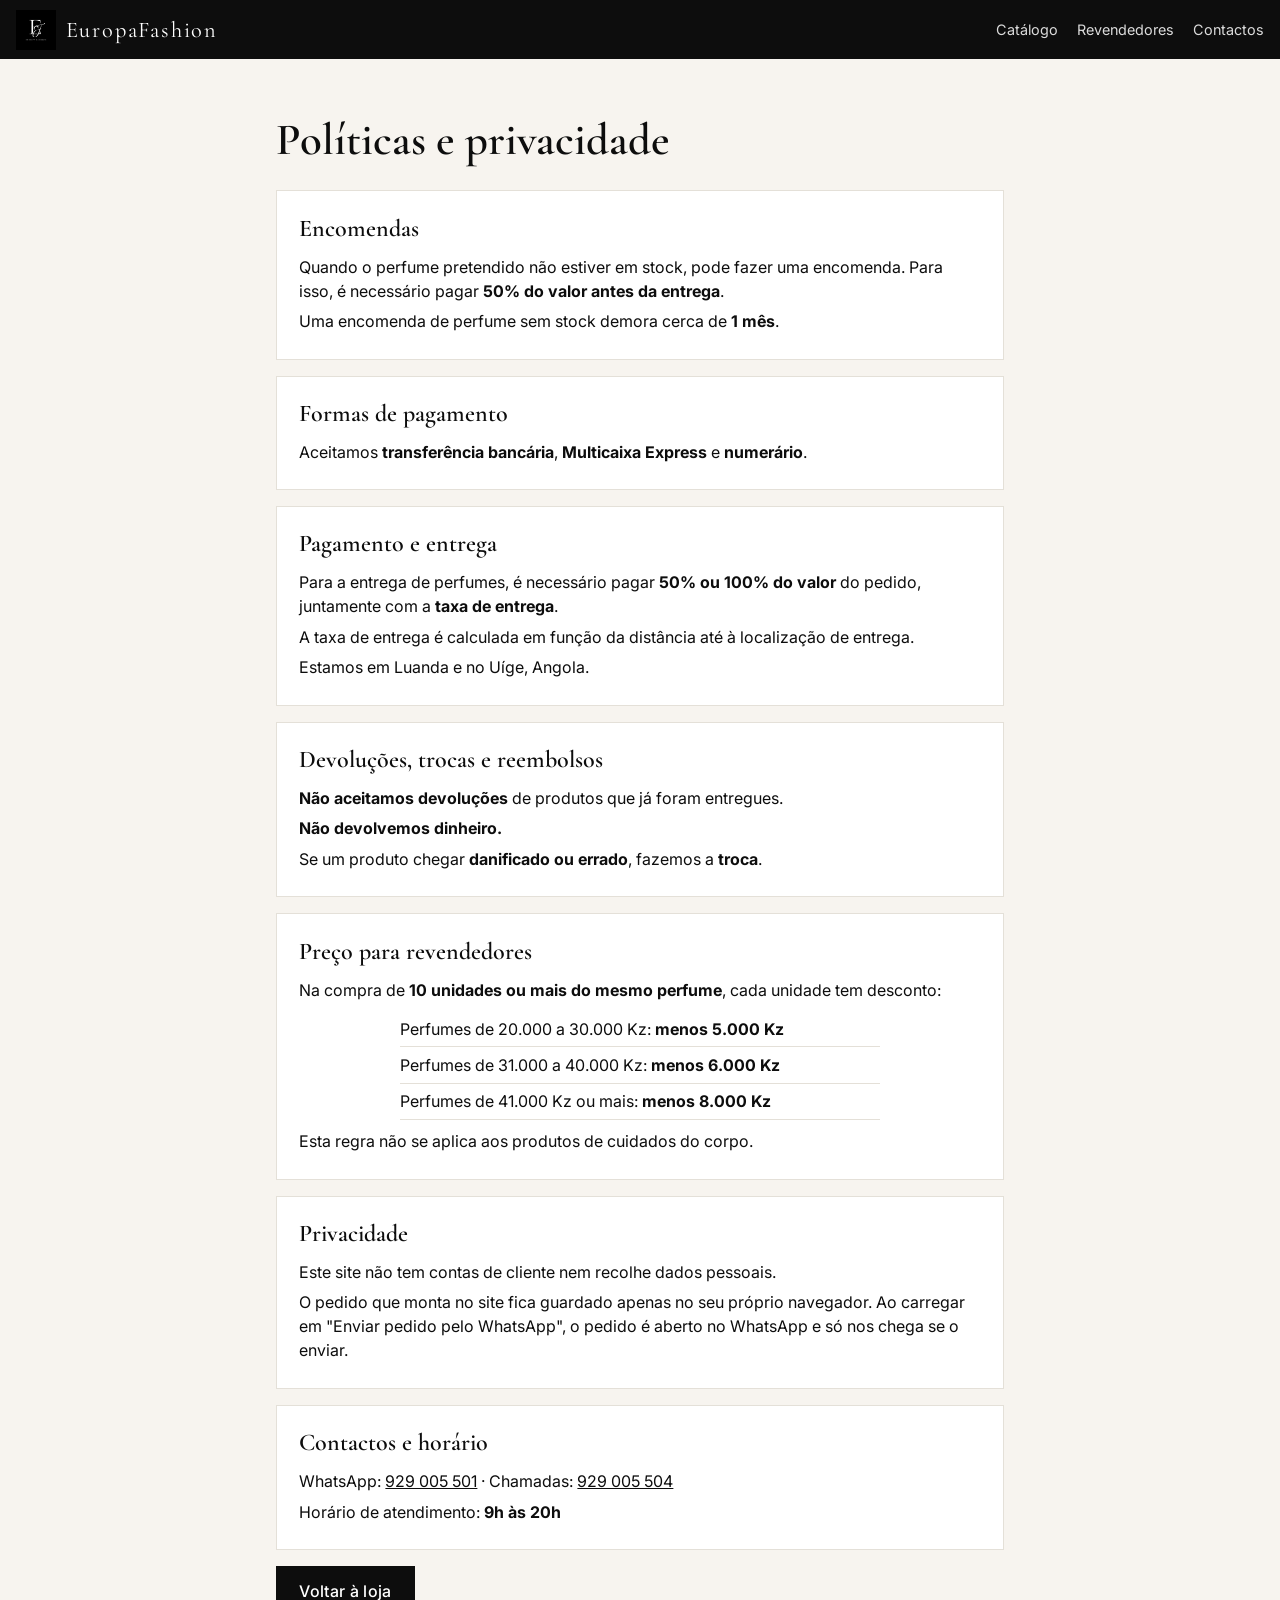
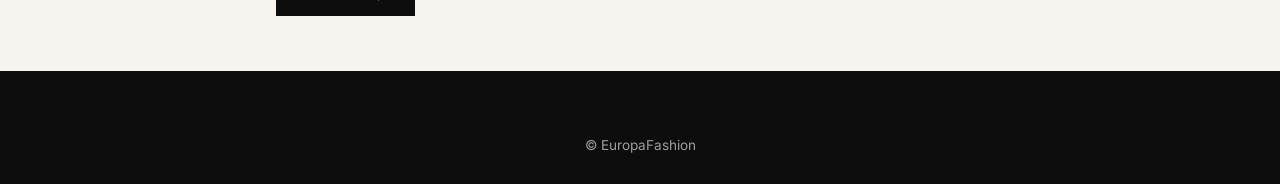
==== politicas.html @ 356f98df "Barra de pesquisa no catálogo Co-Authored-By: Claude Opus 5.5 (1M context) <noreply@anthropic.com> C" ====
<!doctype html>
<html lang="pt">
<head>
<meta charset="utf-8">
<meta name="viewport" content="width=device-width, initial-scale=1">
<title>Políticas e privacidade · EuropaFashion</title>
<link rel="icon" href="imagens/logotipo.jpg">
<link rel="preconnect" href="https://fonts.googleapis.com">
<link rel="preconnect" href="https://fonts.gstatic.com" crossorigin>
<link href="https://fonts.googleapis.com/css2?family=Cormorant+Garamond:wght@500;600&family=Inter:wght@400;500;600&display=swap" rel="stylesheet">
<link rel="stylesheet" href="estilos.css?v=7">
</head>
<body>

<header class="topo">
  <a href="index.html" class="marca"><img src="imagens/logotipo.jpg" alt="EuropaFashion"><span>EuropaFashion</span></a>
  <nav>
    <a href="index.html#catalogo">Catálogo</a>
    <a href="index.html#revendedores">Revendedores</a>
    <a href="index.html#contactos">Contactos</a>
  </nav>
</header>

<main class="politicas">
  <h1>Políticas e privacidade</h1>

  <section>
    <h2>Encomendas</h2>
    <p>Quando o perfume pretendido não estiver em stock, pode fazer uma encomenda. Para isso, é necessário pagar <strong>50% do valor antes da entrega</strong>.</p>
    <p>Uma encomenda de perfume sem stock demora cerca de <strong>1 mês</strong>.</p>
  </section>

  <section>
    <h2>Formas de pagamento</h2>
    <p>Aceitamos <strong>transferência bancária</strong>, <strong>Multicaixa Express</strong> e <strong>numerário</strong>.</p>
  </section>

  <section>
    <h2>Pagamento e entrega</h2>
    <p>Para a entrega de perfumes, é necessário pagar <strong>50% ou 100% do valor</strong> do pedido, juntamente com a <strong>taxa de entrega</strong>.</p>
    <p>A taxa de entrega é calculada em função da distância até à localização de entrega.</p>
    <p>Estamos em Luanda e no Uíge, Angola.</p>
  </section>

  <section>
    <h2>Devoluções, trocas e reembolsos</h2>
    <p><strong>Não aceitamos devoluções</strong> de produtos que já foram entregues.</p>
    <p><strong>Não devolvemos dinheiro.</strong></p>
    <p>Se um produto chegar <strong>danificado ou errado</strong>, fazemos a <strong>troca</strong>.</p>
  </section>

  <section>
    <h2>Preço para revendedores</h2>
    <p>Na compra de <strong>10 unidades ou mais do mesmo perfume</strong>, cada unidade tem desconto:</p>
    <ul class="escaloes">
      <li>Perfumes de 20.000 a 30.000 Kz: <strong>menos 5.000 Kz</strong></li>
      <li>Perfumes de 31.000 a 40.000 Kz: <strong>menos 6.000 Kz</strong></li>
      <li>Perfumes de 41.000 Kz ou mais: <strong>menos 8.000 Kz</strong></li>
    </ul>
    <p>Esta regra não se aplica aos produtos de cuidados do corpo.</p>
  </section>

  <section>
    <h2>Privacidade</h2>
    <p>Este site não tem contas de cliente nem recolhe dados pessoais.</p>
    <p>O pedido que monta no site fica guardado apenas no seu próprio navegador. Ao carregar em "Enviar pedido pelo WhatsApp", o pedido é aberto no WhatsApp e só nos chega se o enviar.</p>
  </section>

  <section>
    <h2>Contactos e horário</h2>
    <p>WhatsApp: <a href="https://wa.me/244929005501" target="_blank" rel="noopener">929 005 501</a> · Chamadas: <a href="tel:+244929005504">929 005 504</a></p>
    <p>Horário de atendimento: <strong>9h às 20h</strong></p>
  </section>

  <p><a href="index.html" class="btn">Voltar à loja</a></p>
</main>

<footer class="rodape">
  <p class="copy">© EuropaFashion</p>
</footer>
</body>
</html>
---- estilos.css ----
:root {
  --preto: #0d0d0d;
  --branco: #ffffff;
  --creme: #f7f4ef;
  --cinza: #6b6b6b;
  --linha: #e4e0d8;
  --dourado: #a8864f;
  --whats: #1f9d55;
}
* { box-sizing: border-box; }
html { scroll-behavior: smooth; }
body {
  margin: 0;
  font-family: "Inter", system-ui, sans-serif;
  color: var(--preto);
  background: var(--creme);
  line-height: 1.5;
}
h1, h2, h3 { font-family: "Cormorant Garamond", Georgia, serif; font-weight: 600; margin: 0 0 .5rem; }
a { color: inherit; }
img { max-width: 100%; display: block; }

.btn {
  display: inline-block; padding: .75rem 1.4rem; border: 1px solid var(--preto);
  background: var(--preto); color: var(--branco); text-decoration: none; font: inherit;
  font-weight: 500; cursor: pointer; letter-spacing: .02em;
}
.btn-claro { background: transparent; color: var(--branco); border-color: var(--branco); }
.btn-whats { background: var(--whats); border-color: var(--whats); width: 100%; }

/* Topo */
.topo {
  position: sticky; top: 0; z-index: 10; display: flex; align-items: center; gap: 1rem;
  padding: .6rem 1rem; background: var(--preto); color: var(--branco);
}
.marca { display: flex; align-items: center; gap: .6rem; text-decoration: none; margin-right: auto; }
.marca img { width: 40px; height: 40px; }
.marca span { font-family: "Cormorant Garamond", serif; font-size: 1.4rem; letter-spacing: .08em; }
.topo nav { display: flex; gap: 1.2rem; }
.topo nav a { text-decoration: none; font-size: .9rem; opacity: .85; }
.topo nav a:hover { opacity: 1; }
.btn-carrinho {
  background: var(--branco); color: var(--preto); border: 0; padding: .45rem .9rem; font: inherit;
  font-weight: 600; cursor: pointer;
}
.btn-carrinho span { display: inline-block; min-width: 1.4em; background: var(--dourado); color: #fff; border-radius: 1em; padding: 0 .35em; margin-left: .3em; }

/* Destaque */
.destaque {
  display: flex; align-items: center; gap: 2.5rem; padding: 3rem 1rem;
  background: var(--preto); color: var(--branco); justify-content: center;
}
.destaque-logo { width: 240px; }
.destaque h1 { font-size: clamp(2rem, 5vw, 3.2rem); line-height: 1.1; }
.destaque p { max-width: 34rem; opacity: .85; }
.destaque-acoes { display: flex; gap: .8rem; flex-wrap: wrap; margin-top: 1.2rem; }
.destaque .btn:first-child { background: var(--branco); color: var(--preto); border-color: var(--branco); }

/* Catálogo */
.catalogo { max-width: 1200px; margin: 0 auto; padding: 3rem 1rem; }
.catalogo-cabecalho { display: flex; justify-content: space-between; align-items: end; flex-wrap: wrap; gap: 1rem; margin-bottom: 1.5rem; }
.catalogo h2 { font-size: 2.2rem; margin: 0; }
.filtros { display: flex; gap: .4rem; flex-wrap: wrap; }
.filtros button {
  border: 1px solid var(--preto); background: transparent; padding: .45rem .9rem; font: inherit;
  font-size: .9rem; cursor: pointer;
}
.filtros button.ativo { background: var(--preto); color: var(--branco); }

.grelha { display: grid; grid-template-columns: repeat(auto-fill, minmax(230px, 1fr)); gap: 1.2rem; }
.cartao { background: var(--branco); border: 1px solid var(--linha); display: flex; flex-direction: column; }
.cartao-img { aspect-ratio: 1; background: #fff; cursor: pointer; border: 0; padding: 0; }
.cartao-img img { width: 100%; height: 100%; object-fit: contain; }
.cartao-corpo { padding: .9rem 1rem 1rem; display: flex; flex-direction: column; gap: .3rem; flex: 1; }
.cartao-marca { font-size: .75rem; letter-spacing: .1em; text-transform: uppercase; color: var(--cinza); }
.cartao h3 { font-size: 1.3rem; line-height: 1.15; }
.etiqueta { font-size: .75rem; color: var(--dourado); font-weight: 600; text-transform: uppercase; letter-spacing: .06em; }
.preco { font-size: 1.15rem; font-weight: 600; margin-top: auto; }
.preco-revenda { font-size: .8rem; color: var(--cinza); }
.cartao-acoes { display: flex; gap: .5rem; margin-top: .5rem; }
.cartao-acoes button { flex: 1; padding: .55rem; font: inherit; font-size: .85rem; cursor: pointer; border: 1px solid var(--preto); background: transparent; }
.cartao-acoes .adicionar { background: var(--preto); color: var(--branco); }

/* Detalhe */
dialog { border: 0; padding: 0; max-width: 820px; width: calc(100% - 2rem); }
dialog::backdrop { background: rgba(0,0,0,.6); }
.detalhe { display: grid; grid-template-columns: 1fr 1.2fr; }
.detalhe img { width: 100%; height: 100%; object-fit: contain; background: #fff; }
.detalhe-texto { padding: 1.6rem; position: relative; }
.detalhe-texto .fechar { position: absolute; top: .6rem; right: .8rem; background: none; border: 0; font-size: 1.3rem; cursor: pointer; }
.detalhe-texto h3 { font-size: 1.8rem; padding-right: 1.5rem; }
.detalhe dl { margin: 1rem 0; font-size: .92rem; }
.detalhe dt { font-weight: 600; margin-top: .5rem; }
.detalhe dd { margin: 0; }
.aviso { background: var(--creme); border-left: 3px solid var(--dourado); padding: .7rem .9rem; font-size: .9rem; }
.fonte { font-size: .8rem; color: var(--cinza); }

/* Revendedores */
.revenda { background: var(--branco); border-top: 1px solid var(--linha); border-bottom: 1px solid var(--linha); padding: 3rem 1rem; text-align: center; }
.revenda h2 { font-size: 2rem; }
.revenda p { max-width: 40rem; margin: .5rem auto; }
.revenda .exemplo { color: var(--cinza); font-size: .95rem; }

/* Rodapé */
.rodape { background: var(--preto); color: var(--branco); padding: 3rem 1rem 1.5rem; display: flex; flex-wrap: wrap; gap: 3rem; justify-content: center; }
.rodape h2 { font-size: 1.5rem; }
.rodape p { margin: .3rem 0; }
.rodape .copy { width: 100%; text-align: center; opacity: .6; font-size: .85rem; margin-top: 1rem; }

/* Pedido */
.painel {
  position: fixed; top: 0; right: 0; bottom: 0; width: min(420px, 100%); background: var(--branco);
  z-index: 30; transform: translateX(100%); transition: transform .25s; display: flex; flex-direction: column;
}
.painel.aberto { transform: none; }
.painel-topo { display: flex; justify-content: space-between; align-items: center; padding: 1rem; border-bottom: 1px solid var(--linha); }
.painel-topo h2 { margin: 0; }
.painel-topo button { background: none; border: 0; font-size: 1.3rem; cursor: pointer; }
#itens { flex: 1; overflow-y: auto; padding: 0 1rem; }
.item { display: grid; grid-template-columns: 60px 1fr; gap: .8rem; padding: .9rem 0; border-bottom: 1px solid var(--linha); }
.item img { width: 60px; height: 60px; object-fit: contain; }
.item-nome { font-weight: 600; font-size: .92rem; }
.item-preco { font-size: .85rem; color: var(--cinza); }
.item-revenda { font-size: .78rem; color: var(--whats); font-weight: 600; }
.qtd { display: flex; align-items: center; gap: .4rem; margin-top: .3rem; }
.qtd button { width: 28px; height: 28px; border: 1px solid var(--preto); background: none; cursor: pointer; }
.qtd input { width: 52px; text-align: center; height: 28px; border: 1px solid var(--linha); font: inherit; }
.qtd .remover { width: auto; border: 0; text-decoration: underline; font-size: .8rem; margin-left: auto; }
.vazio { color: var(--cinza); padding: 2rem 0; text-align: center; }
.painel-fim { padding: 1rem; border-top: 1px solid var(--linha); }
.total { font-size: 1.15rem; margin: 0 0 .8rem; }
.nota { font-size: .8rem; color: var(--cinza); margin: .6rem 0 0; }
.sombra { position: fixed; inset: 0; background: rgba(0,0,0,.45); z-index: 20; display: none; }
.sombra.ativa { display: block; }

@media (max-width: 720px) {
  .topo nav { display: none; }
  .destaque { flex-direction: column; text-align: center; padding: 2rem 1rem; gap: 1rem; }
  .destaque-logo { width: 150px; }
  .destaque-acoes { justify-content: center; }
  .detalhe { grid-template-columns: 1fr; }
  .detalhe img { max-height: 300px; }
  .grelha { grid-template-columns: repeat(2, 1fr); gap: .7rem; }
  .cartao h3 { font-size: 1.1rem; }
  .cartao-acoes { flex-direction: column; }
}

/* Página de políticas */
.politicas { max-width: 760px; margin: 0 auto; padding: 3rem 1rem; }
.politicas h1 { font-size: clamp(2rem, 5vw, 2.8rem); }
.politicas section { background: var(--branco); border: 1px solid var(--linha); padding: 1.2rem 1.4rem; margin: 1rem 0; }
.politicas h2 { font-size: 1.5rem; }
.politicas p { margin: .4rem 0; }
.escaloes { list-style: none; padding: 0; margin: .6rem auto; max-width: 30rem; }
.escaloes li { padding: .35rem 0; border-bottom: 1px solid var(--linha); }
.pesquisa {
  flex: 1 1 240px; max-width: 360px; padding: .55rem .9rem; font: inherit; font-size: .95rem;
  border: 1px solid var(--preto); background: var(--branco);
}
.sem-resultados { grid-column: 1 / -1; text-align: center; color: var(--cinza); padding: 2rem 0; }
@media (max-width: 720px) { .pesquisa { max-width: none; width: 100%; } }
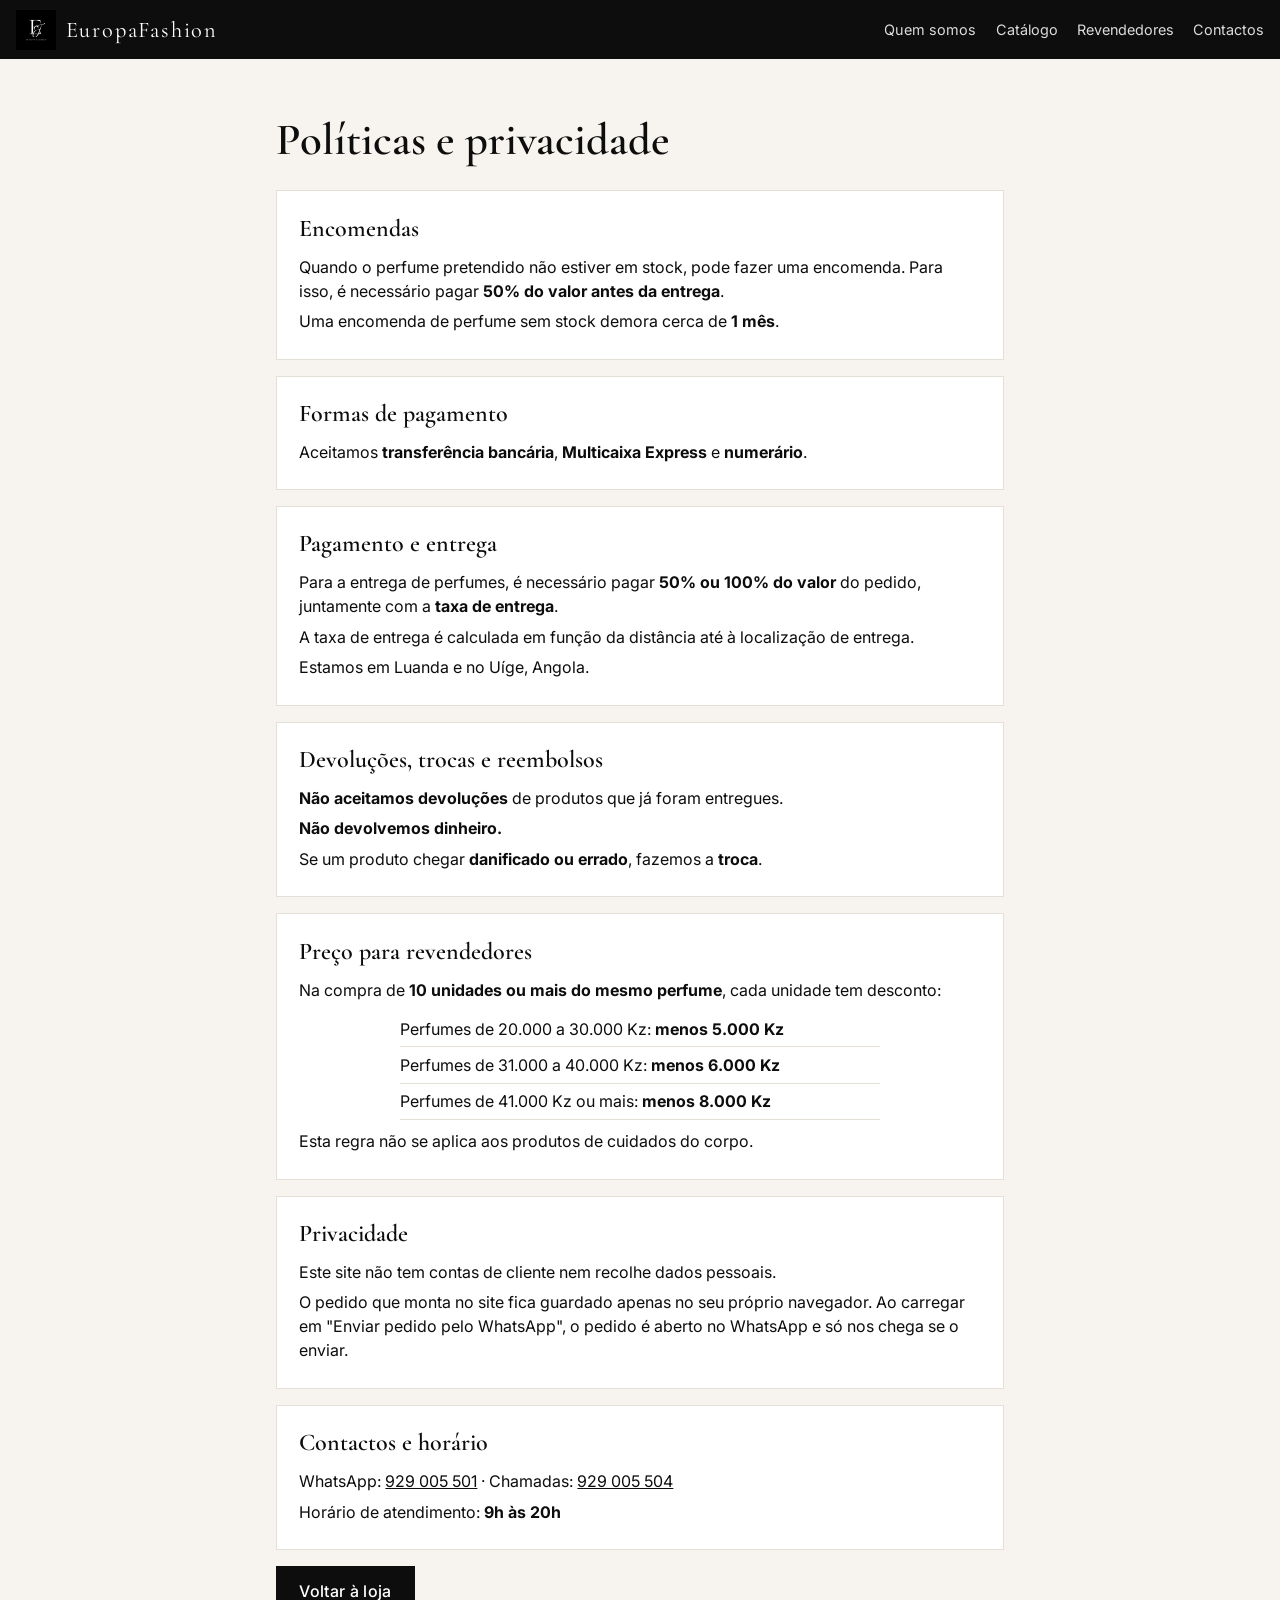
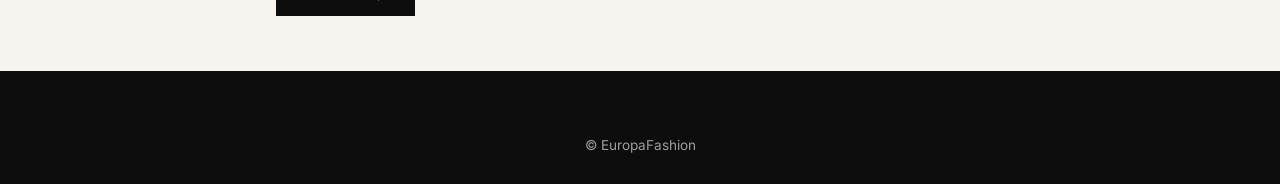
==== commit 11fe3319: "Página Quem somos (missão e visão) Co-Authored-By: Claude Opus 5.5 (1M context) <noreply@anthropic.c" ====
--- a/politicas.html
+++ b/politicas.html
@@ -8,13 +8,14 @@
 <link rel="preconnect" href="https://fonts.googleapis.com">
 <link rel="preconnect" href="https://fonts.gstatic.com" crossorigin>
 <link href="https://fonts.googleapis.com/css2?family=Cormorant+Garamond:wght@500;600&family=Inter:wght@400;500;600&display=swap" rel="stylesheet">
-<link rel="stylesheet" href="estilos.css?v=7">
+<link rel="stylesheet" href="estilos.css?v=9">
 </head>
 <body>
 
 <header class="topo">
   <a href="index.html" class="marca"><img src="imagens/logotipo.jpg" alt="EuropaFashion"><span>EuropaFashion</span></a>
   <nav>
+    <a href="sobre.html">Quem somos</a>
     <a href="index.html#catalogo">Catálogo</a>
     <a href="index.html#revendedores">Revendedores</a>
     <a href="index.html#contactos">Contactos</a>
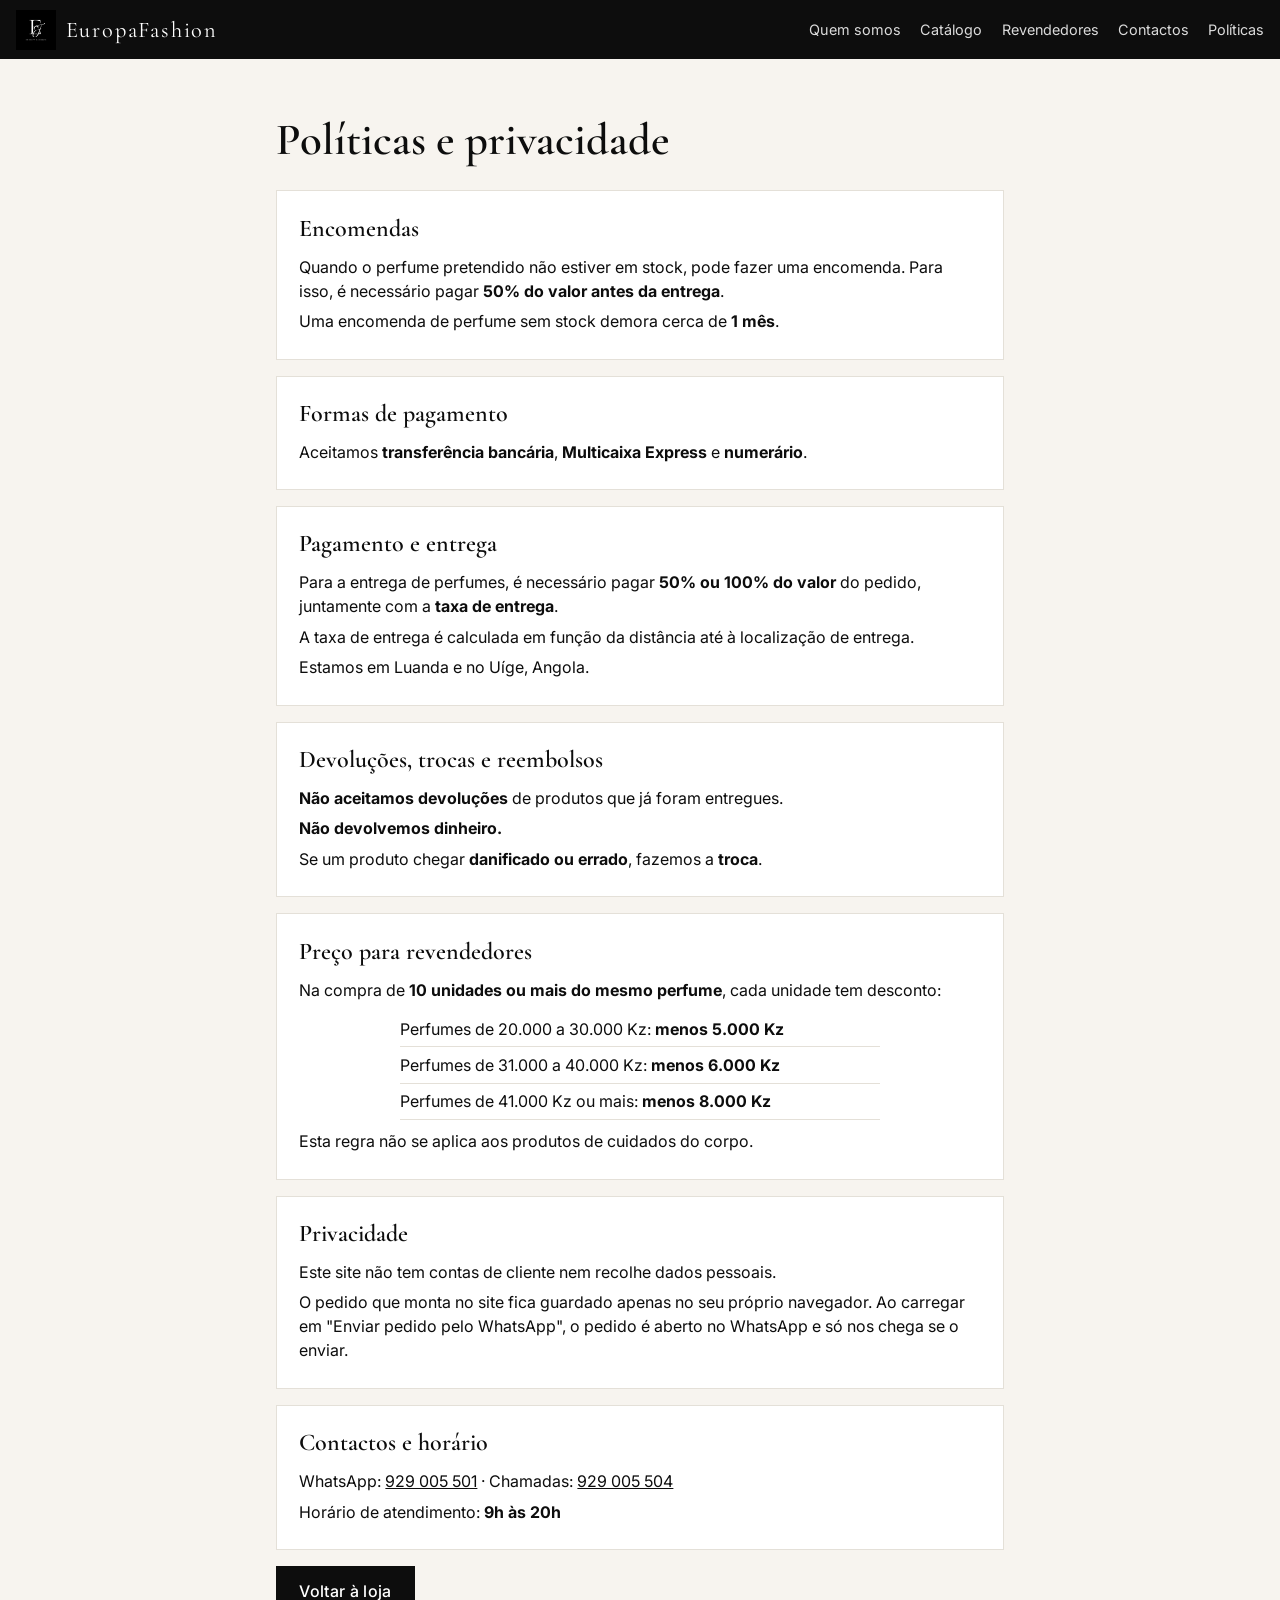
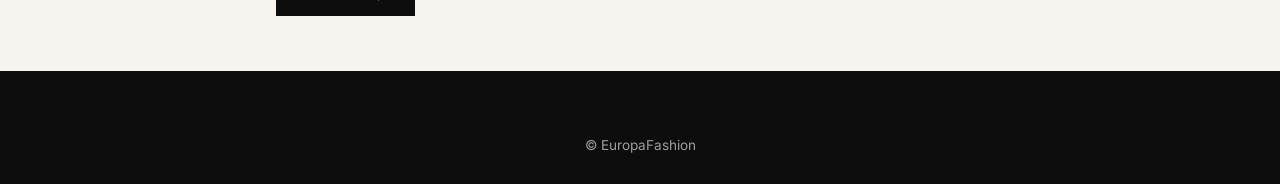
==== commit 05945a0e: "Botão Menu no telemóvel Co-Authored-By: Claude Opus 5.5 (1M context) <noreply@anthropic.com> Claude-" ====
--- a/politicas.html
+++ b/politicas.html
@@ -8,17 +8,19 @@
 <link rel="preconnect" href="https://fonts.googleapis.com">
 <link rel="preconnect" href="https://fonts.gstatic.com" crossorigin>
 <link href="https://fonts.googleapis.com/css2?family=Cormorant+Garamond:wght@500;600&family=Inter:wght@400;500;600&display=swap" rel="stylesheet">
-<link rel="stylesheet" href="estilos.css?v=9">
+<link rel="stylesheet" href="estilos.css?v=12">
 </head>
 <body>
 
 <header class="topo">
   <a href="index.html" class="marca"><img src="imagens/logotipo.jpg" alt="EuropaFashion"><span>EuropaFashion</span></a>
-  <nav>
+  <button class="btn-menu" id="botaoMenu" aria-expanded="false" aria-controls="menuPrincipal">☰ Menu</button>
+  <nav id="menuPrincipal">
     <a href="sobre.html">Quem somos</a>
     <a href="index.html#catalogo">Catálogo</a>
     <a href="index.html#revendedores">Revendedores</a>
     <a href="index.html#contactos">Contactos</a>
+    <a href="politicas.html">Políticas</a>
   </nav>
 </header>
 
@@ -79,5 +81,6 @@
 <footer class="rodape">
   <p class="copy">© EuropaFashion</p>
 </footer>
+<script src="menu.js?v=12"></script>
 </body>
 </html>
--- a/estilos.css
+++ b/estilos.css
@@ -159,3 +159,60 @@
 }
 .sem-resultados { grid-column: 1 / -1; text-align: center; color: var(--cinza); padding: 2rem 0; }
 @media (max-width: 720px) { .pesquisa { max-width: none; width: 100%; } }
+.pedido-especial { margin-top: 2.5rem; padding: 2rem 1.5rem; text-align: center; background: var(--branco); border: 1px solid var(--dourado); }
+.pedido-especial h3 { font-size: 1.7rem; }
+.pedido-especial p { margin: .3rem auto 1.2rem; max-width: 34rem; }
+.pedido-especial .btn-whats { width: auto; }
+
+/* Correções para telemóvel / iPhone (Safari pinta os botões de azul por defeito) */
+button, input { -webkit-appearance: none; appearance: none; border-radius: 0; color: var(--preto); }
+.filtros button { color: var(--preto); }
+.filtros button.ativo, .cartao-acoes .adicionar, .btn { color: var(--branco); }
+.btn-carrinho { color: var(--preto); }
+.topo, .destaque { padding-left: max(1rem, env(safe-area-inset-left)); padding-right: max(1rem, env(safe-area-inset-right)); }
+
+@media (max-width: 720px) {
+  .catalogo { padding-top: 2rem; }
+  .catalogo-cabecalho { flex-direction: column; align-items: stretch; gap: .8rem; min-width: 0; }
+  .catalogo-cabecalho > * { min-width: 0; max-width: 100%; }
+  .catalogo { overflow-x: clip; }
+  .catalogo h2 { font-size: 2rem; }
+  .pesquisa { flex: none; font-size: 16px; padding: .7rem .9rem; } /* 16px evita o zoom automático do iPhone */
+  .filtros {
+    flex-wrap: nowrap; overflow-x: auto; gap: .4rem; padding-bottom: .2rem;
+    scrollbar-width: none; -webkit-overflow-scrolling: touch;
+  }
+  .filtros::-webkit-scrollbar { display: none; }
+  .filtros button { flex: none; padding: .5rem .9rem; font-size: .9rem; white-space: nowrap; border-radius: 999px; }
+  .cartao-corpo { padding: .7rem .7rem .8rem; }
+  .cartao-marca { font-size: .68rem; }
+  .preco { font-size: 1.05rem; }
+  .preco-revenda { font-size: .72rem; }
+  .cartao-acoes button { padding: .5rem; font-size: .82rem; }
+}
+.so-movel { display: none; }
+@media (max-width: 720px) { .so-desktop { display: none; } .so-movel { display: inline; } }
+
+/* Menu do telemóvel */
+.btn-menu { display: none; }
+@media (max-width: 720px) {
+  .marca span { font-size: 1.15rem; }
+  .btn-menu {
+    display: inline-block; background: transparent; color: var(--branco); border: 1px solid var(--branco);
+    padding: .45rem .8rem; font: inherit; font-size: .9rem; font-weight: 600; cursor: pointer; white-space: nowrap;
+  }
+  .topo nav#menuPrincipal {
+    display: none; position: absolute; top: 100%; left: 0; right: 0; flex-direction: column; gap: 0;
+    background: var(--preto); border-top: 1px solid #333; padding: .4rem 0; box-shadow: 0 8px 20px rgba(0,0,0,.35);
+  }
+  .topo nav#menuPrincipal.aberto { display: flex; }
+  .topo nav#menuPrincipal a { padding: .9rem 1.2rem; font-size: 1.05rem; opacity: 1; border-bottom: 1px solid #222; }
+  .topo nav#menuPrincipal a:last-child { border-bottom: 0; }
+}
+@media (max-width: 720px) {
+  .topo { gap: .5rem; }
+  .btn-carrinho { white-space: nowrap; padding: .45rem .7rem; }
+}
+@media (max-width: 420px) {
+  .marca span { display: none; } /* em ecrãs estreitos fica só o logotipo */
+}
